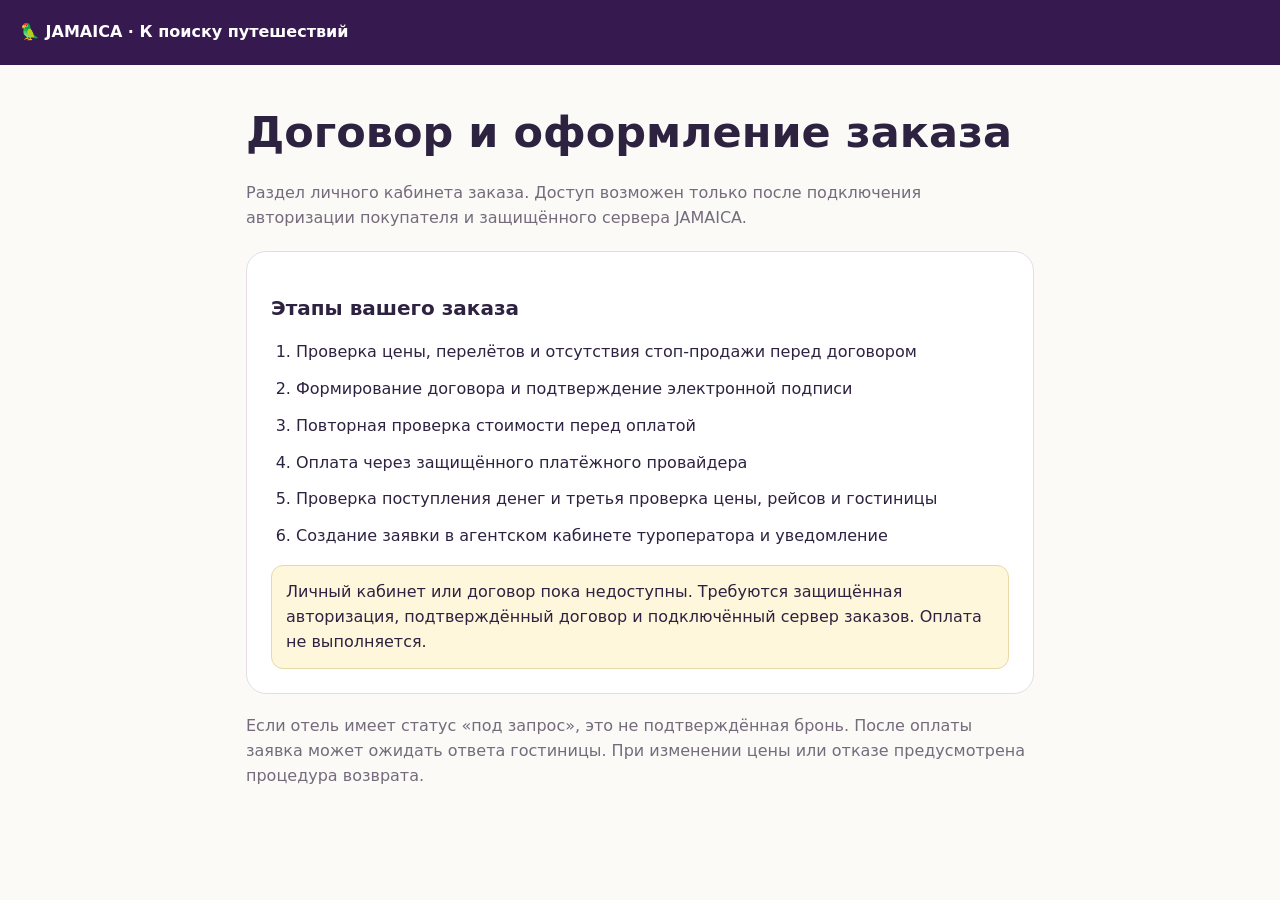
==== account.html @ 872c3e1f "Add secure-gated order account UI: external verified e-sign, signed-contract payment and authoritati" ====
<!doctype html>
<html lang="ru"><head><meta charset="utf-8"><meta name="viewport" content="width=device-width,initial-scale=1">
<meta name="robots" content="noindex,nofollow"><meta name="theme-color" content="#35194f">
<title>Заказ и договор — JAMAICA</title>
<style>
:root{--ink:#2e2241;--purple:#35194f;--teal:#007f86;--line:#e5dbe8;--bg:#fbfaf7}
*{box-sizing:border-box}body{margin:0;background:var(--bg);color:var(--ink);font:16px/1.55 system-ui,-apple-system,Arial,sans-serif}
nav{background:var(--purple);padding:20px}nav a{color:white;text-decoration:none;font-weight:800}
main{max-width:820px;margin:34px auto 80px;padding:0 16px}h1{font-size:clamp(28px,5vw,43px);margin:0 0 8px}
h2{font-size:20px}.sub{color:#756b7c}section{background:#fff;border:1px solid var(--line);border-radius:20px;padding:24px;margin:20px 0}
button,.btn{display:inline-block;padding:13px 19px;border:0;border-radius:11px;color:#fff;background:var(--teal);cursor:pointer;font:700 15px system-ui;text-decoration:none;margin:7px 8px 7px 0}
button:disabled{opacity:.45;cursor:not-allowed}button.secondary{color:var(--teal);border:1px solid var(--teal);background:white}
.note{border-radius:12px;border:1px solid #e9d8a5;background:#fff7dc;padding:14px;margin-top:12px}
ol{padding-left:25px}li{margin:12px 0}.hide{display:none!important}
iframe{border:1px solid var(--line);border-radius:14px;width:100%;height:580px}
a:focus-visible,button:focus-visible{outline:3px solid #f5c452;outline-offset:3px}
</style></head>
<body><nav><a href="./">🦜 JAMAICA · К поиску путешествий</a></nav>
<main>
<h1>Договор и оформление заказа</h1>
<p class="sub">Раздел личного кабинета заказа. Доступ возможен только после подключения авторизации покупателя и защищённого сервера JAMAICA.</p>
<section>
<h2>Этапы вашего заказа</h2>
<ol>
<li>Проверка цены, перелётов и отсутствия стоп-продажи перед договором</li>
<li>Формирование договора и подтверждение электронной подписи</li>
<li>Повторная проверка стоимости перед оплатой</li>
<li>Оплата через защищённого платёжного провайдера</li>
<li>Проверка поступления денег и третья проверка цены, рейсов и гостиницы</li>
<li>Создание заявки в агентском кабинете туроператора и уведомление</li>
</ol>
<div class="note" id="orderMessage" role="status" aria-live="polite">Загружаем сведения о договоре…</div>
<div id="currentOrder" class="sub"></div>
<div id="actions" class="hide">
<a id="signLink" class="btn hide" rel="noopener noreferrer" target="_blank">Открыть договор для электронной подписи</a>
<button id="verifySign" class="secondary hide">Проверить подпись у провайдера</button>
<button id="initiatePay" class="hide">Проверить цену № 2 и оплатить подписанный договор</button>
<button id="refreshOrder" class="secondary">Обновить статус заказа</button>
</div>
<div id="payment" class="hide"><h2>Оплата после проверенной подписи</h2>
<p class="sub">Сумма повторно сверяется с подписанным договором. Платёж подтверждается только сервером; возврат с платёжной страницы не доказывает оплату.</p>
<iframe title="Форма оплаты платёжного провайдера" id="providerFrame" referrerpolicy="no-referrer" sandbox="allow-forms allow-scripts allow-same-origin"></iframe></div>
</section>
<p class="sub">Если отель имеет статус «под запрос», это не подтверждённая бронь. После оплаты заявка может ожидать ответа гостиницы. При изменении цены или отказе предусмотрена процедура возврата.</p>
</main>
<script>
(function(){
"use strict";
const $=id=>document.getElementById(id);
let api="",pspOrigin="",signOrigin="",order=null,authToken="";
const msg=value=>$("orderMessage").textContent=value;
function allowedUrl(raw,expected){
 try{
  const url=new URL(raw),origin=new URL(expected);
  if(url.protocol!=="https:"||url.username||url.password||url.origin!==origin.origin)return null;
  return url.href;
 }catch(e){return null;}
}
function authHeaders(json=false){
 const headers={"Authorization":"Bearer "+authToken,"X-Jamaica-Order-Access":order.status_token};
 if(json)headers["Content-Type"]="application/json";
 return headers;
}
async function server(method,path,body){
 const response=await fetch(api+path,{method,credentials:"omit",cache:"no-store",
   headers:authHeaders(body!==undefined),body:body===undefined?undefined:JSON.stringify(body)});
 if(!response.ok)throw Error("ORDER_API_REJECTED");
 return response.json();
}
function showStatus(status){
 const labels={
  "CONTRACT_CREATING":"Формируется договор",
  "AWAITING_SIGNATURE":"Договор создан. Подпишите его с помощью проверяемого провайдера",
  "CONTRACT_SIGNED":"Электронная подпись проверена сервером. Можно повторно проверить цену и перейти к оплате",
  "PAYMENT_CREATING":"Создаётся платёж",
  "PAYMENT_PENDING":"Ожидается подтверждение поступления денег",
  "PAID_RECHECK_REQUIRED":"Деньги получены, выполняется третья проверка перед заявкой",
  "BOOKING_IN_PROGRESS":"Создаётся заявка у туроператора",
  "BOOKED":"Бронирование подтверждено туроператором",
  "SUPPLIER_ON_REQUEST":"Заявка создана, гостиница ещё ожидает подтверждения",
  "BOOKING_RECONCILIATION_REQUIRED":"Требуется проверка заявки у туроператора. Не оплачивайте повторно",
  "REFUND_REQUIRED":"Оплата получена, но бронирование не состоялось. Запущена процедура возврата",
  "REFUND_PENDING":"Возврат запрошен у платёжного провайдера; ожидается подтверждение",
  "REFUNDED":"Возврат подтверждён",
  "PAYMENT_FAILED":"Оплата не подтверждена",
  "CONTRACT_FAILED":"Не удалось сформировать договор"
 };
 msg(labels[status]||"Статус заказа уточняется. Не оплачивайте повторно без проверки.");
 $("signLink").classList.toggle("hide",status!=="AWAITING_SIGNATURE");
 $("verifySign").classList.toggle("hide",status!=="AWAITING_SIGNATURE");
 $("initiatePay").classList.toggle("hide",status!=="CONTRACT_SIGNED");
 if(status==="BOOKED"||status==="REFUNDED"){
   $("signLink").classList.add("hide");
   $("initiatePay").classList.add("hide");
 }
}
async function status(){
 const result=await server("GET","/v1/contract-orders/"+encodeURIComponent(order.order_id));
 if(typeof result.status!=="string")throw Error("INVALID_ORDER_STATE");
 showStatus(result.status);
 return result.status;
}
async function init(){
 try{
  const raw=sessionStorage.getItem("jamaica_current_order");
  const configResponse=await fetch("./checkout-config.json",{cache:"no-store"});
  if(!configResponse.ok)throw Error("CONFIG_UNAVAILABLE");
  const cfg=await configResponse.json();
  authToken=sessionStorage.getItem("jamaica_auth_token")||"";
  order=JSON.parse(raw||"null");
  if(!cfg||cfg.contract_first_enabled!==true||cfg.trusted_signature_enabled!==true||
     cfg.auth_api_enabled!==true||cfg.live_booking_enabled!==true||
     cfg.payments_enabled!==true||!order||
     !/^[a-zA-Z0-9_-]{8,100}$/.test(order.order_id||"")||
     typeof order.status_token!=="string"||order.status_token.length<32||
     authToken.length<32)throw Error("ACCOUNT_NOT_CONFIGURED");
  const u=new URL(cfg.api_base_url);
  if(u.protocol!=="https:"||u.username||u.password||u.search||u.hash)throw Error("UNSAFE_API");
  api=u.href.replace(/\/$/,"");
  pspOrigin=cfg.payment_iframe_origin;
  signOrigin=cfg.signing_origin;
  const link=allowedUrl(order.signing_url,signOrigin);
  if(!link||!allowedUrl(pspOrigin,pspOrigin))throw Error("UNTRUSTED_PROVIDER");
  $("signLink").href=link;
  $("currentOrder").textContent="Заказ: "+order.order_id;
  $("actions").classList.remove("hide");
  await status();
 }catch(e){
  msg("Личный кабинет или договор пока недоступны. Требуются защищённая авторизация, подтверждённый договор и подключённый сервер заказов. Оплата не выполняется.");
 }
}
$("verifySign").addEventListener("click",async()=>{
 $("verifySign").disabled=true;
 try{
  const result=await server("POST","/v1/contract-orders/"+encodeURIComponent(order.order_id)+"/verify-signature",{});
  if(result.status!=="CONTRACT_SIGNED")throw Error("SIGNATURE_NOT_CONFIRMED");
  showStatus("CONTRACT_SIGNED");
 }catch(e){msg("Провайдер ещё не подтвердил электронную подпись. Оплата запрещена.");}
 finally{$("verifySign").disabled=false;}
});
$("initiatePay").addEventListener("click",async()=>{
 $("initiatePay").disabled=true;
 try{
  const response=await server("POST","/v1/contract-orders/"+encodeURIComponent(order.order_id)+"/payment",{});
  if(response.status!=="PAYMENT_READY"||
     !Number.isSafeInteger(response.total_rub)||response.total_rub<=0)
     throw Error("PAYMENT_NOT_READY");
  const url=allowedUrl(response.payment_iframe_url,pspOrigin);
  if(!url)throw Error("PSP_ORIGIN_REJECTED");
  $("providerFrame").src=url;
  $("payment").classList.remove("hide");
  showStatus("PAYMENT_PENDING");
 }catch(e){msg("Нет подтверждения подписи, повторной цены, рейсов, номера или платёжного провайдера. Оплата не началась.");}
 finally{$("initiatePay").disabled=false;}
});
$("refreshOrder").addEventListener("click",async()=>{
 $("refreshOrder").disabled=true;
 try{await status();}
 catch(e){msg("Не удалось получить подтверждённый статус. Не оплачивайте повторно.");}
 finally{$("refreshOrder").disabled=false;}
});
init();
})();
</script>
</body></html>
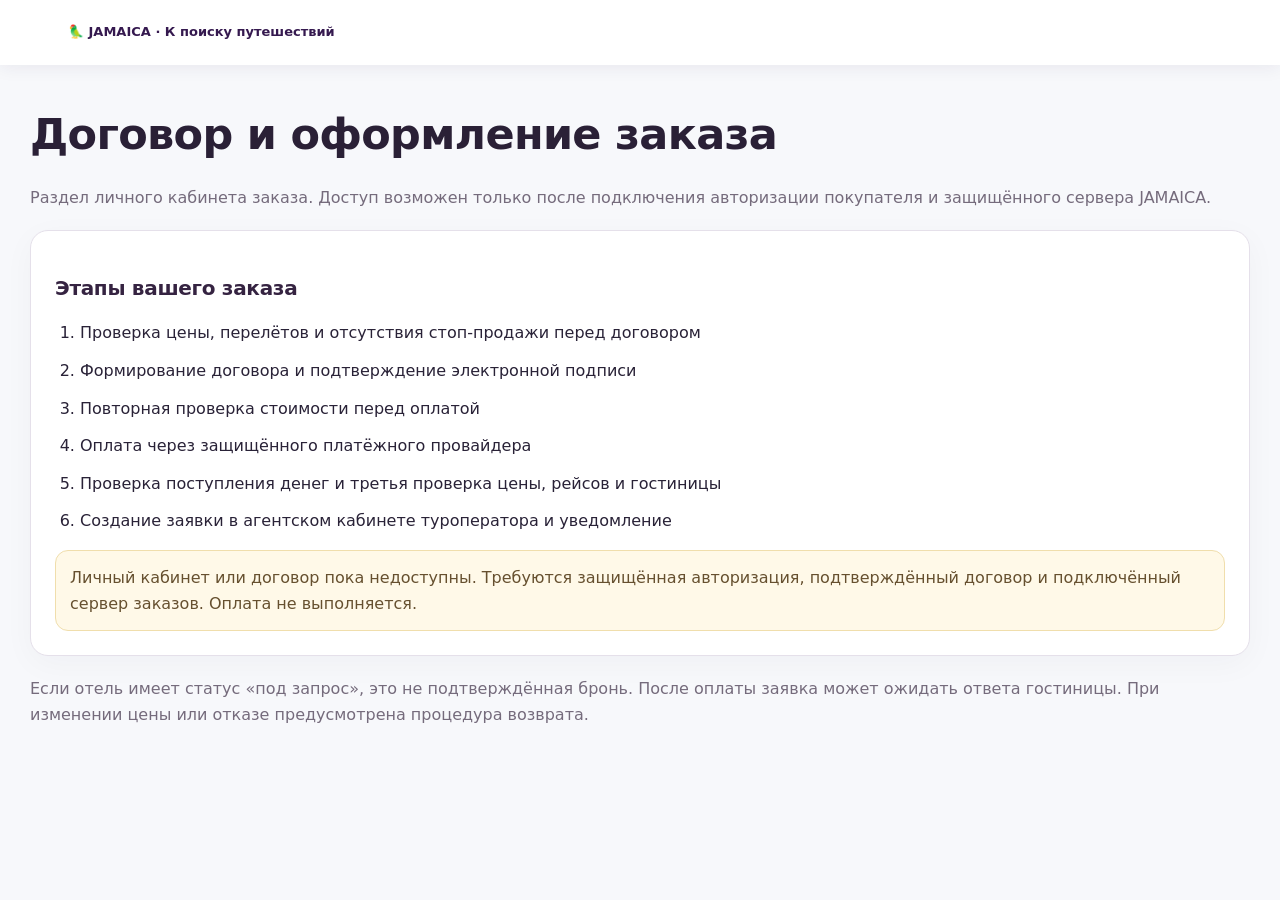
==== commit 1b66959c: "Apply same JAMAICA purple/teal professional travel search design to account.html without altering cu" ====
--- a/account.html
+++ b/account.html
@@ -14,8 +14,9 @@
 ol{padding-left:25px}li{margin:12px 0}.hide{display:none!important}
 iframe{border:1px solid var(--line);border-radius:14px;width:100%;height:580px}
 a:focus-visible,button:focus-visible{outline:3px solid #f5c452;outline-offset:3px}
-</style></head>
-<body><nav><a href="./">🦜 JAMAICA · К поиску путешествий</a></nav>
+</style>
+<link rel="stylesheet" href="./assets/jamaica-app-pages.css"></head>
+<body class="jamaicaAppPage"><nav><a href="./">🦜 JAMAICA · К поиску путешествий</a></nav>
 <main>
 <h1>Договор и оформление заказа</h1>
 <p class="sub">Раздел личного кабинета заказа. Доступ возможен только после подключения авторизации покупателя и защищённого сервера JAMAICA.</p>
@@ -78,6 +79,7 @@
   "BOOKING_IN_PROGRESS":"Создаётся заявка у туроператора",
   "BOOKED":"Бронирование подтверждено туроператором",
   "SUPPLIER_ON_REQUEST":"Заявка создана, гостиница ещё ожидает подтверждения",
+  "SUPPLIER_SUBMITTED":"Заявка передана туроператору, подтверждение бронирования ещё не получено",
   "BOOKING_RECONCILIATION_REQUIRED":"Требуется проверка заявки у туроператора. Не оплачивайте повторно",
   "REFUND_REQUIRED":"Оплата получена, но бронирование не состоялось. Запущена процедура возврата",
   "REFUND_PENDING":"Возврат запрошен у платёжного провайдера; ожидается подтверждение",
--- a/assets/jamaica-app-pages.css
+++ b/assets/jamaica-app-pages.css
@@ -0,0 +1,31 @@
+/* JAMAICA unified non-bookable app steps: route / quote / tour / contract / checkout.
+   No Tourvisor text, images, widgets or source code reused. */
+body.jamaicaAppPage{--purple:#35194f;--violet:#35194f;--teal:#007f86;--teal2:#0f999c;--gold:#f5c452;--ink:#292237;--line:#e7e2ec;--border:#e7e2ec;--bg:#f7f8fb;--paper:#f7f8fb;background:#f7f8fb;color:#292237;font-family:system-ui,-apple-system,Segoe UI,Arial,sans-serif;line-height:1.6}
+body.jamaicaAppPage nav{background:#fff!important;color:#38234b!important;box-shadow:0 2px 17px #27174013;padding:0}
+body.jamaicaAppPage nav .nav{width:min(1300px,calc(100% - 36px));max-width:1300px;min-height:75px;margin:auto;padding:12px 0;display:flex;align-items:center;justify-content:space-between;gap:20px}
+body.jamaicaAppPage nav>a{display:block;max-width:1180px;margin:auto;padding:22px 18px}
+body.jamaicaAppPage nav a{color:#35194f!important;font-weight:850;text-decoration:none}
+body.jamaicaAppPage nav a.logo,body.jamaicaAppPage nav a.brand{font-weight:950;font-size:23px}
+body.jamaicaAppPage nav .back,body.jamaicaAppPage nav a:not(.logo):not(.brand){font-size:13px}
+body.jamaicaAppPage nav a:hover{color:#007f86!important}
+body.jamaicaAppPage main{width:min(1220px,calc(100% - 38px));max-width:1220px;margin:35px auto 65px;padding:0}
+body.jamaicaAppPage h1{letter-spacing:-.7px;color:#2a2036}
+body.jamaicaAppPage h2{letter-spacing:-.3px}
+body.jamaicaAppPage .card,body.jamaicaAppPage section{background:#fff;border:1px solid #e5e0ea;border-radius:18px;box-shadow:0 8px 32px #221a3d09}
+body.jamaicaAppPage .card{padding:24px}
+body.jamaicaAppPage section{padding:24px}
+body.jamaicaAppPage .card h2,body.jamaicaAppPage section h2{color:#352341}
+body.jamaicaAppPage .note,body.jamaicaAppPage .notice,body.jamaicaAppPage .alert{border:1px solid #f0deac;background:#fff9e8;border-radius:13px;color:#66502f}
+body.jamaicaAppPage .info{border:1px solid #bfe6e1;background:#edfaf8;color:#175b60}
+body.jamaicaAppPage button:not([disabled]),body.jamaicaAppPage .btn:not([disabled]){transition:background .16s ease}
+body.jamaicaAppPage button:not([disabled]):not(.outline):not(.secondary),body.jamaicaAppPage .btn:not([disabled]):not(.outline):not(.secondary){background:#007f86;color:#fff;border-color:#007f86;border-radius:11px;font-weight:820}
+body.jamaicaAppPage button:not([disabled]):hover,body.jamaicaAppPage .btn:not([disabled]):hover{filter:brightness(.96)}
+body.jamaicaAppPage button:disabled{opacity:.52;cursor:not-allowed}
+body.jamaicaAppPage .grid{gap:17px}
+body.jamaicaAppPage .fact,body.jamaicaAppPage .summaryRow,body.jamaicaAppPage .kv div{border-color:#ebe6ef}
+body.jamaicaAppPage .tag,body.jamaicaAppPage .eyebrow{color:#007f86}
+body.jamaicaAppPage .price{color:#35194f}
+body.jamaicaAppPage a:focus-visible,body.jamaicaAppPage button:focus-visible,body.jamaicaAppPage input:focus-visible{outline:3px solid #f5c452;outline-offset:3px}
+body.jamaicaAppPage footer{color:#776d83}
+@media(max-width:780px){body.jamaicaAppPage main{width:calc(100% - 24px);margin-top:22px}body.jamaicaAppPage nav .nav{width:calc(100% - 24px);min-height:62px}body.jamaicaAppPage .card,body.jamaicaAppPage section{padding:18px}}
+@media(max-width:480px){body.jamaicaAppPage nav a.logo,body.jamaicaAppPage nav a.brand{font-size:18px}body.jamaicaAppPage nav .back{font-size:11px}body.jamaicaAppPage main h1{font-size:29px}body.jamaicaAppPage .card,body.jamaicaAppPage section{border-radius:13px}body.jamaicaAppPage .grid,body.jamaicaAppPage .layout{grid-template-columns:1fr}}
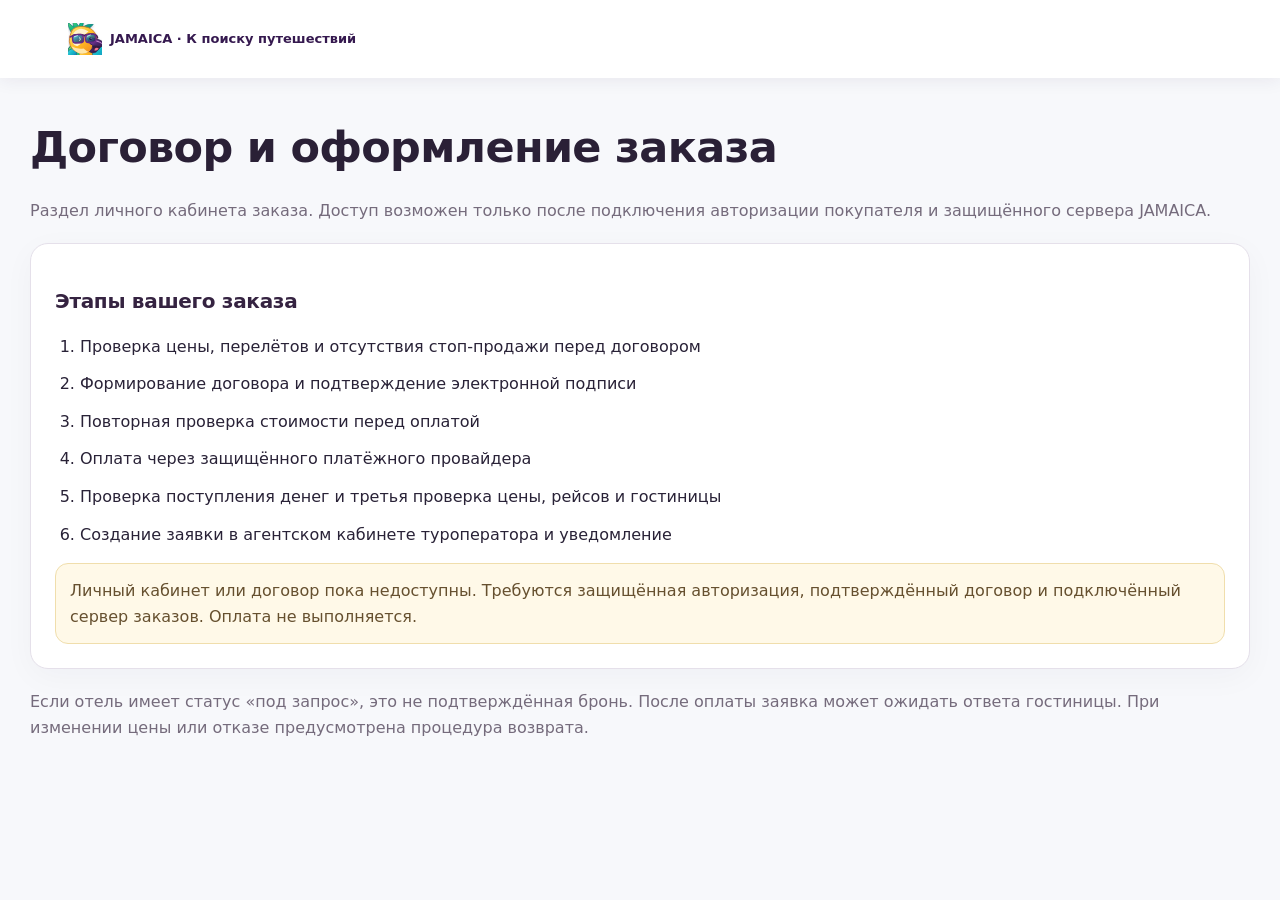
==== commit 88853ff9: "JAMAICA: consistent premium glasses parrot logo on every customer page" ====
--- a/account.html
+++ b/account.html
@@ -16,7 +16,7 @@
 a:focus-visible,button:focus-visible{outline:3px solid #f5c452;outline-offset:3px}
 </style>
 <link rel="stylesheet" href="./assets/jamaica-app-pages.css"></head>
-<body class="jamaicaAppPage"><nav><a href="./">🦜 JAMAICA · К поиску путешествий</a></nav>
+<body class="jamaicaAppPage"><nav><a href="./"><img src="./assets/jamaica-parrot-mark.svg" alt="" aria-hidden="true" width="34" height="34" style="width:34px;height:34px;object-fit:contain;vertical-align:middle;margin-right:8px">JAMAICA · К поиску путешествий</a></nav>
 <main>
 <h1>Договор и оформление заказа</h1>
 <p class="sub">Раздел личного кабинета заказа. Доступ возможен только после подключения авторизации покупателя и защищённого сервера JAMAICA.</p>
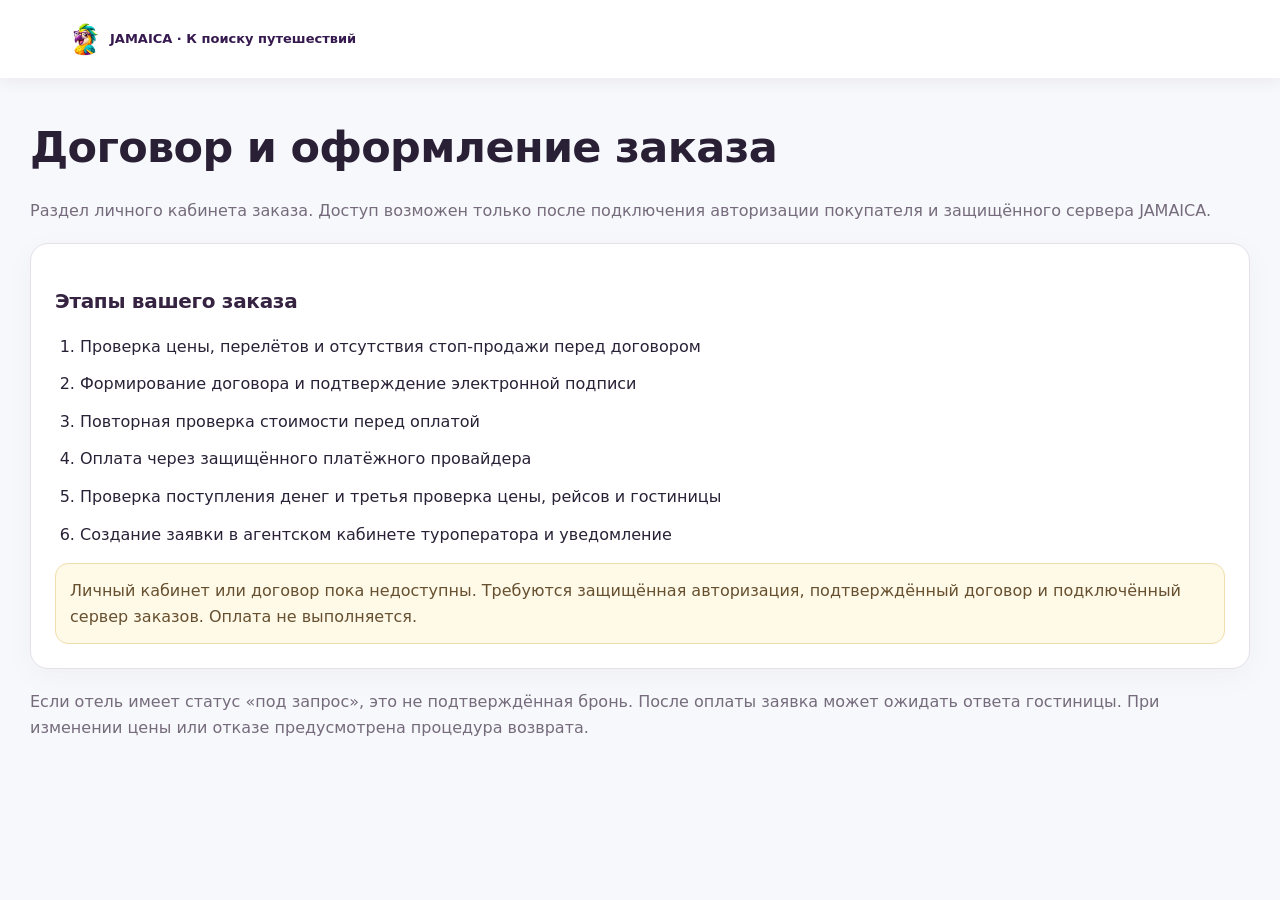
==== commit 6ea69909: "JAMAICA: show real generated parrot photo on all pages, retain vector fallback" ====
--- a/account.html
+++ b/account.html
@@ -16,7 +16,7 @@
 a:focus-visible,button:focus-visible{outline:3px solid #f5c452;outline-offset:3px}
 </style>
 <link rel="stylesheet" href="./assets/jamaica-app-pages.css"></head>
-<body class="jamaicaAppPage"><nav><a href="./"><img src="./assets/jamaica-parrot-mark.svg" alt="" aria-hidden="true" width="34" height="34" style="width:34px;height:34px;object-fit:contain;vertical-align:middle;margin-right:8px">JAMAICA · К поиску путешествий</a></nav>
+<body class="jamaicaAppPage"><nav><a href="./"><picture><source srcset="./assets/jamaica-parrot-logo-v2.avif" type="image/avif"><img src="./assets/jamaica-parrot-mark.svg" alt="" aria-hidden="true" width="34" height="34" style="width:34px;height:34px;object-fit:contain;vertical-align:middle;margin-right:8px"></picture>JAMAICA · К поиску путешествий</a></nav>
 <main>
 <h1>Договор и оформление заказа</h1>
 <p class="sub">Раздел личного кабинета заказа. Доступ возможен только после подключения авторизации покупателя и защищённого сервера JAMAICA.</p>
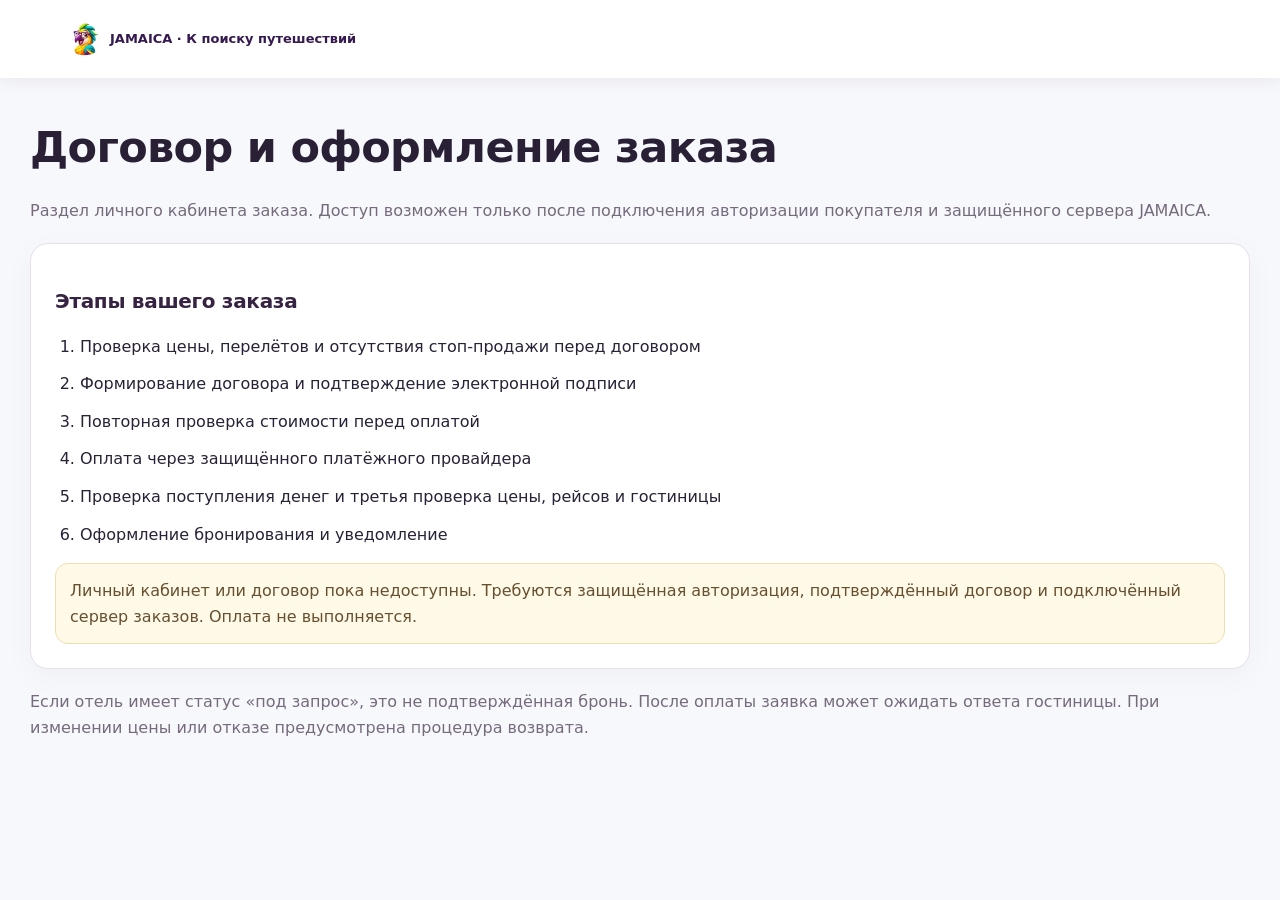
==== commit ef3042a3: "V54: neutral JAMAICA customer language on account.html" ====
--- a/account.html
+++ b/account.html
@@ -2,6 +2,9 @@
 <html lang="ru"><head><meta charset="utf-8"><meta name="viewport" content="width=device-width,initial-scale=1">
 <meta name="robots" content="noindex,nofollow"><meta name="theme-color" content="#35194f">
 <title>Заказ и договор — JAMAICA</title>
+<link rel="shortcut icon" href="./favicon.ico?v=20261122b" type="image/x-icon">
+<link rel="icon" type="image/png" sizes="64x64" href="./favicon.png?v=20261122b">
+<link rel="apple-touch-icon" href="./favicon.png?v=20261122b">
 <style>
 :root{--ink:#2e2241;--purple:#35194f;--teal:#007f86;--line:#e5dbe8;--bg:#fbfaf7}
 *{box-sizing:border-box}body{margin:0;background:var(--bg);color:var(--ink);font:16px/1.55 system-ui,-apple-system,Arial,sans-serif}
@@ -28,7 +31,7 @@
 <li>Повторная проверка стоимости перед оплатой</li>
 <li>Оплата через защищённого платёжного провайдера</li>
 <li>Проверка поступления денег и третья проверка цены, рейсов и гостиницы</li>
-<li>Создание заявки в агентском кабинете туроператора и уведомление</li>
+<li>Оформление бронирования и уведомление</li>
 </ol>
 <div class="note" id="orderMessage" role="status" aria-live="polite">Загружаем сведения о договоре…</div>
 <div id="currentOrder" class="sub"></div>
@@ -76,11 +79,11 @@
   "PAYMENT_CREATING":"Создаётся платёж",
   "PAYMENT_PENDING":"Ожидается подтверждение поступления денег",
   "PAID_RECHECK_REQUIRED":"Деньги получены, выполняется третья проверка перед заявкой",
-  "BOOKING_IN_PROGRESS":"Создаётся заявка у туроператора",
-  "BOOKED":"Бронирование подтверждено туроператором",
+  "BOOKING_IN_PROGRESS":"Бронирование оформляется",
+  "BOOKED":"Бронирование подтверждено",
   "SUPPLIER_ON_REQUEST":"Заявка создана, гостиница ещё ожидает подтверждения",
-  "SUPPLIER_SUBMITTED":"Заявка передана туроператору, подтверждение бронирования ещё не получено",
-  "BOOKING_RECONCILIATION_REQUIRED":"Требуется проверка заявки у туроператора. Не оплачивайте повторно",
+  "SUPPLIER_SUBMITTED":"Заявка передана на бронирование, подтверждение ещё не получено",
+  "BOOKING_RECONCILIATION_REQUIRED":"Требуется проверка статуса бронирования. Не оплачивайте повторно",
   "REFUND_REQUIRED":"Оплата получена, но бронирование не состоялось. Запущена процедура возврата",
   "REFUND_PENDING":"Возврат запрошен у платёжного провайдера; ожидается подтверждение",
   "REFUNDED":"Возврат подтверждён",
